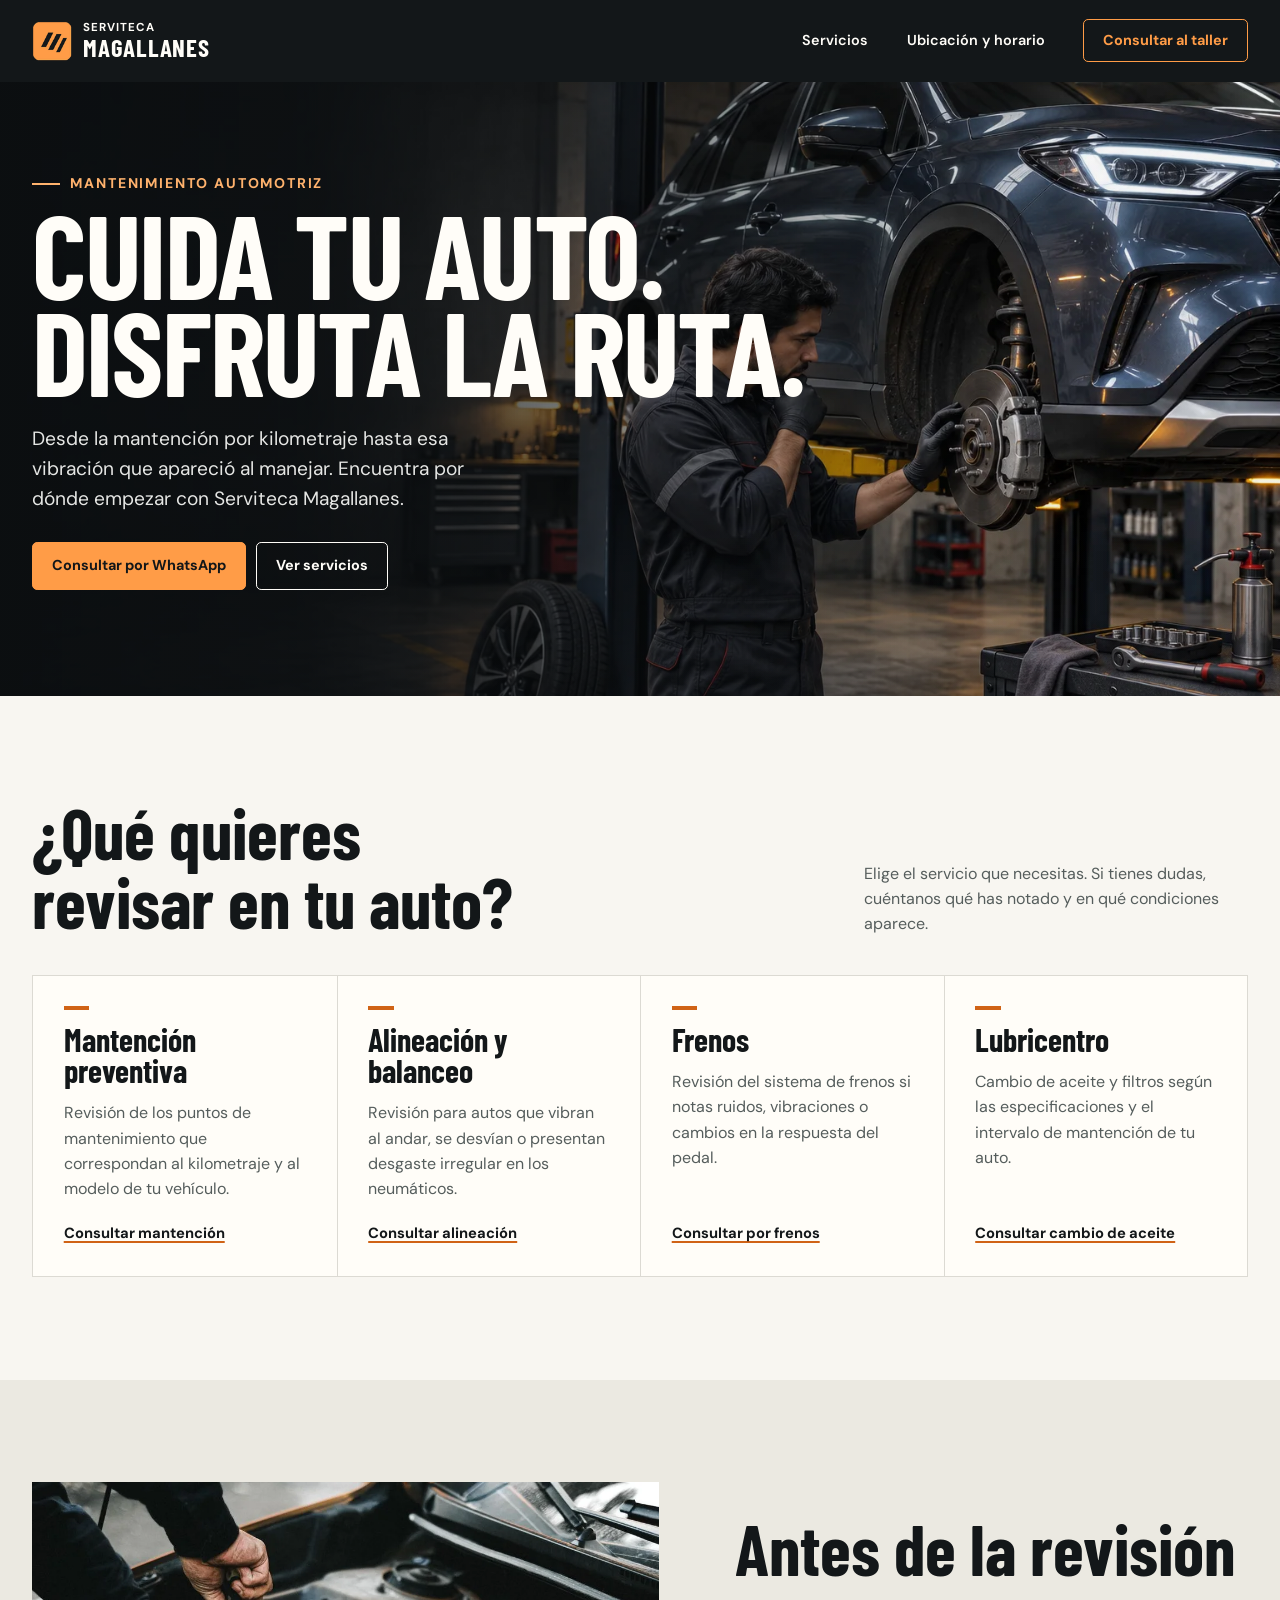
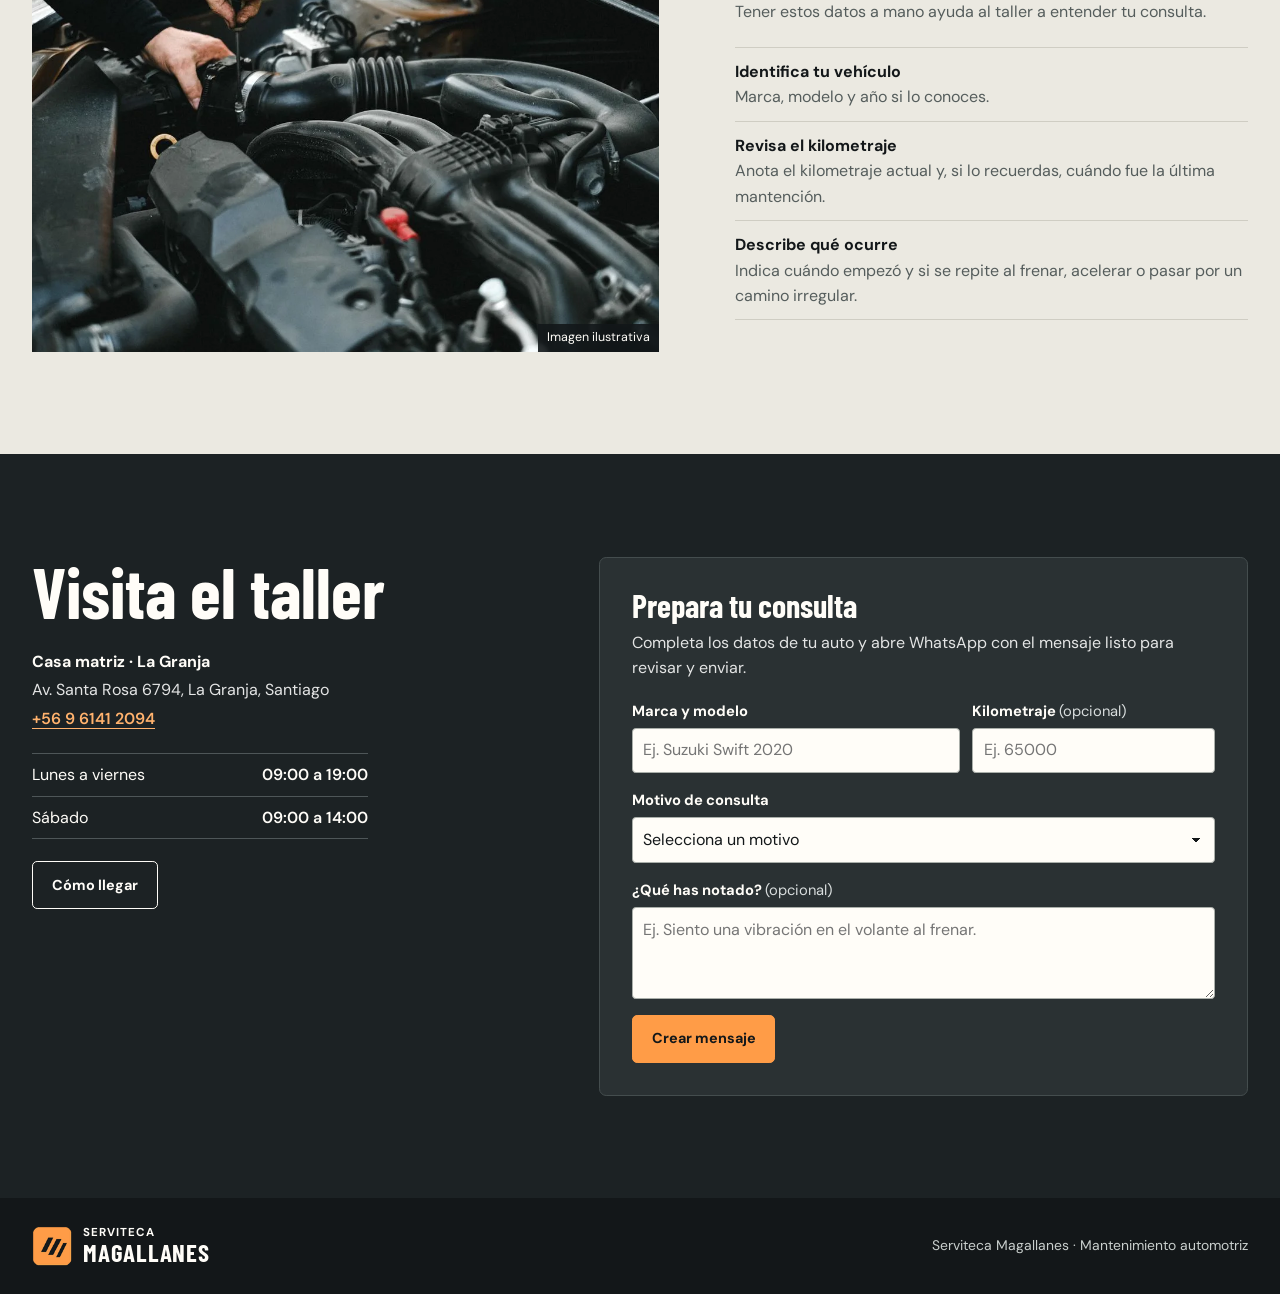
==== serviteca-magallanes/index.html @ 5bad8e7e "Add two independent Spanish business websites" ====
<!doctype html>
<html lang="es-CL">
<head>
  <meta charset="utf-8">
  <meta name="viewport" content="width=device-width, initial-scale=1">
  <meta name="robots" content="noindex, nofollow">
  <meta name="theme-color" content="#121517">
  <meta name="description" content="Serviteca Magallanes. Conoce los motivos de consulta de mantenimiento automotriz y prepara los datos de tu vehículo para una revisión.">
  <title>Serviteca Magallanes | Mantenimiento automotriz</title>
  <link rel="icon" href="assets/mark.png" type="image/png">
  <link rel="preload" href="assets/barlow-condensed-bold.woff2" as="font" type="font/woff2" crossorigin>
  <link rel="stylesheet" href="styles.css">
  <script src="site.js" defer></script>
</head>
<body>
  <a class="skip-link" href="#contenido">Saltar al contenido</a>
  <header class="site-header" id="inicio">
    <div class="wrap header-content">
      <a class="brand" href="#inicio" aria-label="Serviteca Magallanes, inicio">
        <img src="assets/mark.png" alt="" width="40" height="40">
        <span>Serviteca<strong>Magallanes</strong></span>
      </a>
      <nav class="site-nav" aria-label="Navegación principal">
        <a href="#servicios">Servicios</a>
        <a href="#solicitud">Ubicación y horario</a>
        <a class="button button-outline" href="#solicitud">Consultar al taller</a>
      </nav>
    </div>
  </header>
  <main id="contenido">
    <section class="hero" aria-labelledby="titulo">
      <img class="hero-photo" src="assets/taller-hero.webp" alt="" fetchpriority="high">
      <div class="wrap hero-content">
        <p class="eyebrow">Mantenimiento automotriz</p>
        <h1 id="titulo">Cuida tu auto.<br>Disfruta la ruta.</h1>
        <p class="hero-description">Desde la mantención por kilometraje hasta esa vibración que apareció al manejar. Encuentra por dónde empezar con Serviteca Magallanes.</p>
        <div class="hero-actions">
          <a class="button button-primary" href="https://wa.me/56961412094" target="_blank" rel="noopener noreferrer">Consultar por WhatsApp</a>
          <a class="button button-outline" href="#servicios">Ver servicios</a>
        </div>
      </div>
    </section>

    <section class="section section-services" id="servicios" aria-labelledby="servicios-titulo">
      <div class="wrap">
        <div class="section-intro">
          <h2 id="servicios-titulo">¿Qué quieres<br>revisar en tu auto?</h2>
          <p>Elige el servicio que necesitas. Si tienes dudas, cuéntanos qué has notado y en qué condiciones aparece.</p>
        </div>
        <div class="service-grid">
          <article class="service-card">
            <h3>Mantención preventiva</h3>
            <p>Revisión de los puntos de mantenimiento que correspondan al kilometraje y al modelo de tu vehículo.</p>
            <a href="#solicitud" data-service="preventivo">Consultar mantención</a>
          </article>
          <article class="service-card">
            <h3>Alineación y balanceo</h3>
            <p>Revisión para autos que vibran al andar, se desvían o presentan desgaste irregular en los neumáticos.</p>
            <a href="#solicitud" data-service="alineacion">Consultar alineación</a>
          </article>
          <article class="service-card">
            <h3>Frenos</h3>
            <p>Revisión del sistema de frenos si notas ruidos, vibraciones o cambios en la respuesta del pedal.</p>
            <a href="#solicitud" data-service="frenos">Consultar por frenos</a>
          </article>
          <article class="service-card">
            <h3>Lubricentro</h3>
            <p>Cambio de aceite y filtros según las especificaciones y el intervalo de mantención de tu auto.</p>
            <a href="#solicitud" data-service="lubricentro">Consultar cambio de aceite</a>
          </article>
        </div>
      </div>
    </section>

    <section class="section section-review" id="revision" aria-labelledby="revision-titulo">
      <div class="wrap review-grid">
        <figure class="review-photo">
          <img src="assets/mantenimiento.webp" alt="Manos de un mecánico inspeccionando el motor de un auto" width="1200" height="800" loading="lazy">
          <figcaption>Imagen ilustrativa</figcaption>
        </figure>
        <div class="review-copy">
          <h2 id="revision-titulo">Antes de la revisión</h2>
          <p>Tener estos datos a mano ayuda al taller a entender tu consulta.</p>
          <ul class="review-list">
            <li><strong>Identifica tu vehículo</strong><span>Marca, modelo y año si lo conoces.</span></li>
            <li><strong>Revisa el kilometraje</strong><span>Anota el kilometraje actual y, si lo recuerdas, cuándo fue la última mantención.</span></li>
            <li><strong>Describe qué ocurre</strong><span>Indica cuándo empezó y si se repite al frenar, acelerar o pasar por un camino irregular.</span></li>
          </ul>
        </div>
      </div>
    </section>

    <section class="section section-request" id="solicitud" aria-labelledby="solicitud-titulo">
      <div class="wrap request-grid">
        <div class="request-intro">
          <h2 id="solicitud-titulo">Visita el taller</h2>
          <address>
            <strong>Casa matriz · La Granja</strong>
            <span>Av. Santa Rosa 6794, La Granja, Santiago</span>
            <a href="https://wa.me/56961412094" target="_blank" rel="noopener noreferrer">+56 9 6141 2094</a>
          </address>
          <dl class="hours">
            <div><dt>Lunes a viernes</dt><dd>09:00 a 19:00</dd></div>
            <div><dt>Sábado</dt><dd>09:00 a 14:00</dd></div>
          </dl>
          <a class="button button-outline" href="https://www.google.com/maps/dir/?api=1&amp;destination=Av.+Santa+Rosa+6794%2C+La+Granja%2C+Santiago%2C+Chile" target="_blank" rel="noopener noreferrer">Cómo llegar</a>
        </div>
        <div class="request-panel">
          <h3>Prepara tu consulta</h3>
          <p>Completa los datos de tu auto y abre WhatsApp con el mensaje listo para revisar y enviar.</p>
          <noscript><p>También puedes <a href="https://wa.me/56961412094">escribir al taller por WhatsApp</a>.</p></noscript>
          <form id="request-form" hidden>
            <div class="field-row">
              <div class="field">
                <label for="vehicle">Marca y modelo</label>
                <input id="vehicle" name="vehicle" required maxlength="100" placeholder="Ej. Suzuki Swift 2020">
              </div>
              <div class="field">
                <label for="mileage">Kilometraje <span>(opcional)</span></label>
                <input id="mileage" name="mileage" type="number" min="0" max="9999999" step="1" inputmode="numeric" placeholder="Ej. 65000">
              </div>
            </div>
            <div class="field">
              <label for="service">Motivo de consulta</label>
              <select id="service" name="service" required>
                <option value="">Selecciona un motivo</option>
                <option value="preventivo">Mantención preventiva</option>
                <option value="alineacion">Alineación y balanceo</option>
                <option value="frenos">Frenos</option>
                <option value="lubricentro">Lubricentro</option>
                <option value="revision">Otra consulta</option>
              </select>
            </div>
            <div class="field">
              <label for="notes">¿Qué has notado? <span>(opcional)</span></label>
              <textarea id="notes" name="notes" rows="3" maxlength="800" placeholder="Ej. Siento una vibración en el volante al frenar."></textarea>
            </div>
            <button class="button button-primary" type="submit">Crear mensaje</button>
          </form>
          <div class="request-result" id="request-result" hidden>
            <h3 id="result-title" tabindex="-1">Tu mensaje está listo</h3>
            <label for="message">Consulta para el taller</label>
            <textarea id="message" rows="7" readonly></textarea>
            <div class="result-actions">
              <a class="button button-primary" id="whatsapp-link" href="https://wa.me/56961412094" target="_blank" rel="noopener noreferrer">Abrir en WhatsApp</a>
              <button class="button button-outline" id="copy-button" type="button">Copiar mensaje</button>
            </div>
            <p id="result-status" class="result-status" role="status"></p>
          </div>
        </div>
      </div>
    </section>
  </main>
  <footer class="site-footer">
    <div class="wrap footer-content">
      <a class="brand" href="#inicio" aria-label="Serviteca Magallanes, inicio">
        <img src="assets/mark.png" alt="" width="40" height="40">
        <span>Serviteca<strong>Magallanes</strong></span>
      </a>
      <p>Serviteca Magallanes · Mantenimiento automotriz</p>
    </div>
  </footer>
</body>
</html>
---- serviteca-magallanes/styles.css ----
@font-face {
  font-family: 'Barlow Condensed';
  src: url('assets/barlow-condensed-bold.woff2') format('woff2');
  font-display: swap;
  font-weight: 700;
}

@font-face {
  font-family: 'DM Sans';
  src: url('assets/dm-sans.woff2') format('woff2');
  font-display: swap;
  font-weight: 400 700;
}

:root {
  --ink: #131719;
  --dark: #1c2224;
  --paper: #f8f6f1;
  --white: #fffdf8;
  --orange: #ff9c47;
  --orange-light: #ffb26d;
  --muted: #555d5c;
  --stroke: #dcdad3;
  --display: 'Barlow Condensed', 'Arial Narrow', sans-serif;
  --body: 'DM Sans', system-ui, sans-serif;
}

* { box-sizing: border-box; }
html { scroll-behavior: smooth; }
body { margin: 0; color: var(--ink); background: var(--paper); font-family: var(--body); line-height: 1.58; }
img { display: block; max-width: 100%; }
a { color: inherit; text-underline-offset: 0.23em; }
h1, h2, h3, p, figure { margin: 0; }
h1, h2, h3 { font-family: var(--display); font-weight: 700; line-height: 0.98; }
h2 { font-size: clamp(2.8rem, 5.5vw, 4.6rem); }
h3 { font-size: 2rem; }
:focus-visible { outline: 3px solid #c15815; outline-offset: 4px; }
[hidden] { display: none !important; }

.wrap { width: min(100% - 4rem, 77rem); margin-inline: auto; }
.section { padding-block: clamp(4.5rem, 8vw, 7rem); }
.skip-link { position: absolute; top: 1rem; left: 1rem; z-index: 5; transform: translateY(-180%); background: var(--white); padding: 0.5rem 0.75rem; }
.skip-link:focus { transform: translateY(0); }

.site-header, .site-footer { background: var(--ink); color: var(--white); }
.header-content, .footer-content { display: flex; justify-content: space-between; align-items: center; min-height: 5.1rem; gap: 1rem; }
.brand { display: inline-flex; align-items: center; gap: 0.7rem; width: fit-content; text-decoration: none; text-transform: uppercase; letter-spacing: 0.08em; font-size: 0.72rem; line-height: 1.08; font-weight: 700; }
.brand img { flex: none; }
.brand strong { display: block; font: 700 1.55rem/1 var(--display); letter-spacing: 0.03em; }
.site-nav { display: flex; align-items: center; gap: clamp(1.1rem, 3vw, 2.5rem); font-size: 0.9rem; font-weight: 600; }
.site-nav a:not(.button) { text-decoration: none; }
.site-nav a:not(.button):hover { color: var(--orange); }

.button { display: inline-flex; align-items: center; justify-content: center; min-height: 3rem; padding: 0.68rem 1.18rem; border: 1px solid transparent; border-radius: 0.32rem; font: 700 0.9rem/1.35 var(--body); cursor: pointer; text-decoration: none; text-align: center; transition: background-color 150ms ease, color 150ms ease, border-color 150ms ease; }
.button-primary { background: var(--orange); color: var(--ink); border-color: var(--orange); }
.button-primary:hover { background: var(--orange-light); border-color: var(--orange-light); }
.button-outline { color: inherit; background: transparent; border-color: currentColor; }
.button-outline:hover { color: var(--ink); background: var(--white); border-color: var(--white); }
.site-nav .button { min-height: 2.68rem; border-color: var(--orange); color: var(--orange); }
.site-nav .button:hover { color: var(--ink); background: var(--orange); }
.site-header :focus-visible, .site-footer :focus-visible, .hero :focus-visible, .section-request :focus-visible { outline-color: var(--orange); }

.hero { display: grid; align-items: center; position: relative; min-height: clamp(34rem, 48vw, 43rem); isolation: isolate; color: var(--white); background: var(--ink); overflow: hidden; }
.hero-photo { position: absolute; inset: 0; width: 100%; height: 100%; object-fit: cover; object-position: 70% 49%; z-index: -2; }
.hero::after { content: ''; position: absolute; z-index: -1; inset: 0; background: linear-gradient(90deg, rgba(10, 13, 15, 0.95) 1%, rgba(10, 13, 15, 0.89) 24%, rgba(10, 13, 15, 0.48) 50%, rgba(10, 13, 15, 0.04) 84%), linear-gradient(0deg, rgba(10, 13, 15, 0.22), transparent 30%); }
.hero-content { padding-block: 3.5rem 4.45rem; }
.eyebrow { display: flex; align-items: center; gap: 0.65rem; color: var(--orange-light); text-transform: uppercase; font-size: 0.88rem; font-weight: 700; letter-spacing: 0.13em; }
.eyebrow::before { content: ''; height: 0.13rem; width: 1.75rem; background: currentColor; }
.hero h1 { margin-top: 0.65rem; font-size: clamp(4.2rem, 9.2vw, 8.9rem); line-height: 0.82; text-transform: uppercase; letter-spacing: -0.015em; }
.hero-description { max-width: 28rem; color: #e5e6e4; margin-top: 1.6rem; font-size: clamp(1rem, 1.7vw, 1.2rem); }
.hero-actions { display: flex; flex-wrap: wrap; gap: 0.65rem; margin-top: 1.7rem; }

.section-intro { display: flex; justify-content: space-between; align-items: end; gap: 1.4rem 4rem; margin-bottom: 2.4rem; }
.section-intro > p { max-width: 24rem; color: var(--muted); }
.service-grid { display: grid; grid-template-columns: repeat(4, minmax(0, 1fr)); border: 1px solid var(--stroke); background: var(--white); }
.service-card { display: flex; flex-direction: column; align-items: start; gap: 0.85rem; padding: clamp(1.2rem, 2.4vw, 2rem); }
.service-card + .service-card { border-left: 1px solid var(--stroke); }
.service-card h3::before { display: block; content: ''; width: 1.6rem; height: 0.25rem; margin-bottom: 0.85rem; background: #d06316; }
.service-card p { color: var(--muted); }
.service-card a { margin-top: auto; padding-top: 0.45rem; font-size: 0.92rem; font-weight: 700; text-decoration-color: #d06316; text-decoration-thickness: 0.11em; }
.service-card a:hover { color: #963d08; }

.section-review { background: #ebe9e1; }
.review-grid { display: grid; grid-template-columns: 1.1fr 0.9fr; align-items: center; gap: clamp(1.75rem, 6vw, 6rem); }
.review-photo { position: relative; }
.review-photo img { width: 100%; height: auto; aspect-ratio: 4 / 3; object-fit: cover; }
.review-photo figcaption { position: absolute; inset: auto 0 0 auto; background: rgba(19, 23, 25, 0.89); color: var(--white); padding: 0.24rem 0.55rem; font-size: 0.78rem; }
.review-copy > p { margin-top: 1rem; color: var(--muted); }
.review-list { display: grid; margin-block: 1.45rem 0; padding: 0; list-style: none; }
.review-list li { border-top: 1px solid #cfcdc3; padding-block: 0.7rem; display: grid; }
.review-list li:last-child { border-bottom: 1px solid #cfcdc3; }
.review-list span { color: var(--muted); }

.section-request { color: var(--white); background: var(--dark); }
.request-grid { display: grid; grid-template-columns: minmax(0, 0.86fr) minmax(0, 1.14fr); gap: clamp(1.6rem, 6vw, 6rem); align-items: start; }
.request-intro address { display: grid; gap: 0.2rem; font-style: normal; margin-top: 1.45rem; color: #e4e5e5; }
.request-intro address strong { color: var(--white); }
.request-intro address a { width: fit-content; color: var(--orange-light); font-weight: 600; }
.hours { margin-block: 1.4rem; max-width: 21rem; border-top: 1px solid #4e5658; }
.hours div { display: flex; flex-wrap: wrap; justify-content: space-between; gap: 0 0.65rem; padding-block: 0.5rem; border-bottom: 1px solid #4e5658; }
.hours dd { margin: 0; font-weight: 600; }
.request-panel { background: #2a3133; border: 1px solid #444d4e; border-radius: 0.45rem; padding: clamp(1.25rem, 3vw, 2rem); }
.request-panel > p { margin-block: 0.55rem 1.2rem; color: #e4e5e5; }
.request-panel noscript p { margin-bottom: 0.75rem; color: var(--orange-light); }
#request-form, .field { display: grid; }
#request-form { gap: 1rem; }
.field { min-width: 0; gap: 0.3rem; }
.field-row { display: grid; grid-template-columns: 1.15fr 0.85fr; gap: 0.75rem; }
.request-panel label { font-size: 0.92rem; font-weight: 700; }
.request-panel label span { font-weight: 400; color: #d8dddd; }
.request-panel input, .request-panel select, .request-panel textarea { color: var(--ink); background: var(--white); border: 1px solid #aaafaa; border-radius: 0.24rem; font: 400 1rem/1.4 var(--body); width: 100%; padding: 0.67rem; }
.request-panel select { appearance: none; padding-right: 2.25rem; background-image: linear-gradient(45deg, transparent 50%, var(--ink) 50%), linear-gradient(135deg, var(--ink) 50%, transparent 50%); background-position: calc(100% - 1.1rem) 1.21rem, calc(100% - 0.8rem) 1.21rem; background-size: 0.3rem 0.3rem; background-repeat: no-repeat; }
.request-panel textarea { resize: vertical; min-height: 5.7rem; }
#request-form .button { justify-self: start; }
.request-result { margin-top: 1.5rem; border-top: 1px solid #566062; padding-top: 1.35rem; display: grid; gap: 0.65rem; }
.result-actions { display: flex; flex-wrap: wrap; gap: 0.5rem; }
.result-status { color: #e4e5e5; }

.footer-content { min-height: 6rem; }
.footer-content p { color: #c9cfcd; font-size: 0.87rem; }

@media (max-width: 910px) {
  .service-grid { grid-template-columns: repeat(2, minmax(0, 1fr)); }
  .service-card:nth-child(3) { border-left: none; }
  .service-card:nth-child(n+3) { border-top: 1px solid var(--stroke); }
  .field-row { grid-template-columns: 1fr; }
}

@media (max-width: 670px) {
  .wrap { width: calc(100% - 2rem); }
  .site-nav a:not(.button) { display: none; }
  .hero { align-items: end; min-height: 38rem; }
  .hero-photo { height: 70%; object-position: 81% 50%; }
  .hero::after { background: linear-gradient(0deg, #0c1012 28%, rgba(12, 16, 18, 0.96) 37%, rgba(12, 16, 18, 0.37) 67%, rgba(12, 16, 18, 0.02) 100%); }
  .hero h1 { font-size: clamp(3.55rem, 11.6vw, 5.2rem); }
  .hero-content { padding-block: 10rem 2.7rem; }
  .section-intro { display: grid; }
  .section-intro h2 br { display: none; }
  .review-grid, .request-grid { grid-template-columns: 1fr; }
  .review-photo { grid-row: 2; }
  .review-photo img { aspect-ratio: 16 / 10; }
  .footer-content { flex-wrap: wrap; gap: 0.65rem; padding-block: 1rem; }
}

@media (max-width: 420px) {
  .service-grid { grid-template-columns: 1fr; }
  .service-card + .service-card { border-left: none; border-top: 1px solid var(--stroke); }
}

@media (prefers-reduced-motion: reduce) {
  html { scroll-behavior: auto; }
  .button { transition: none; }
}
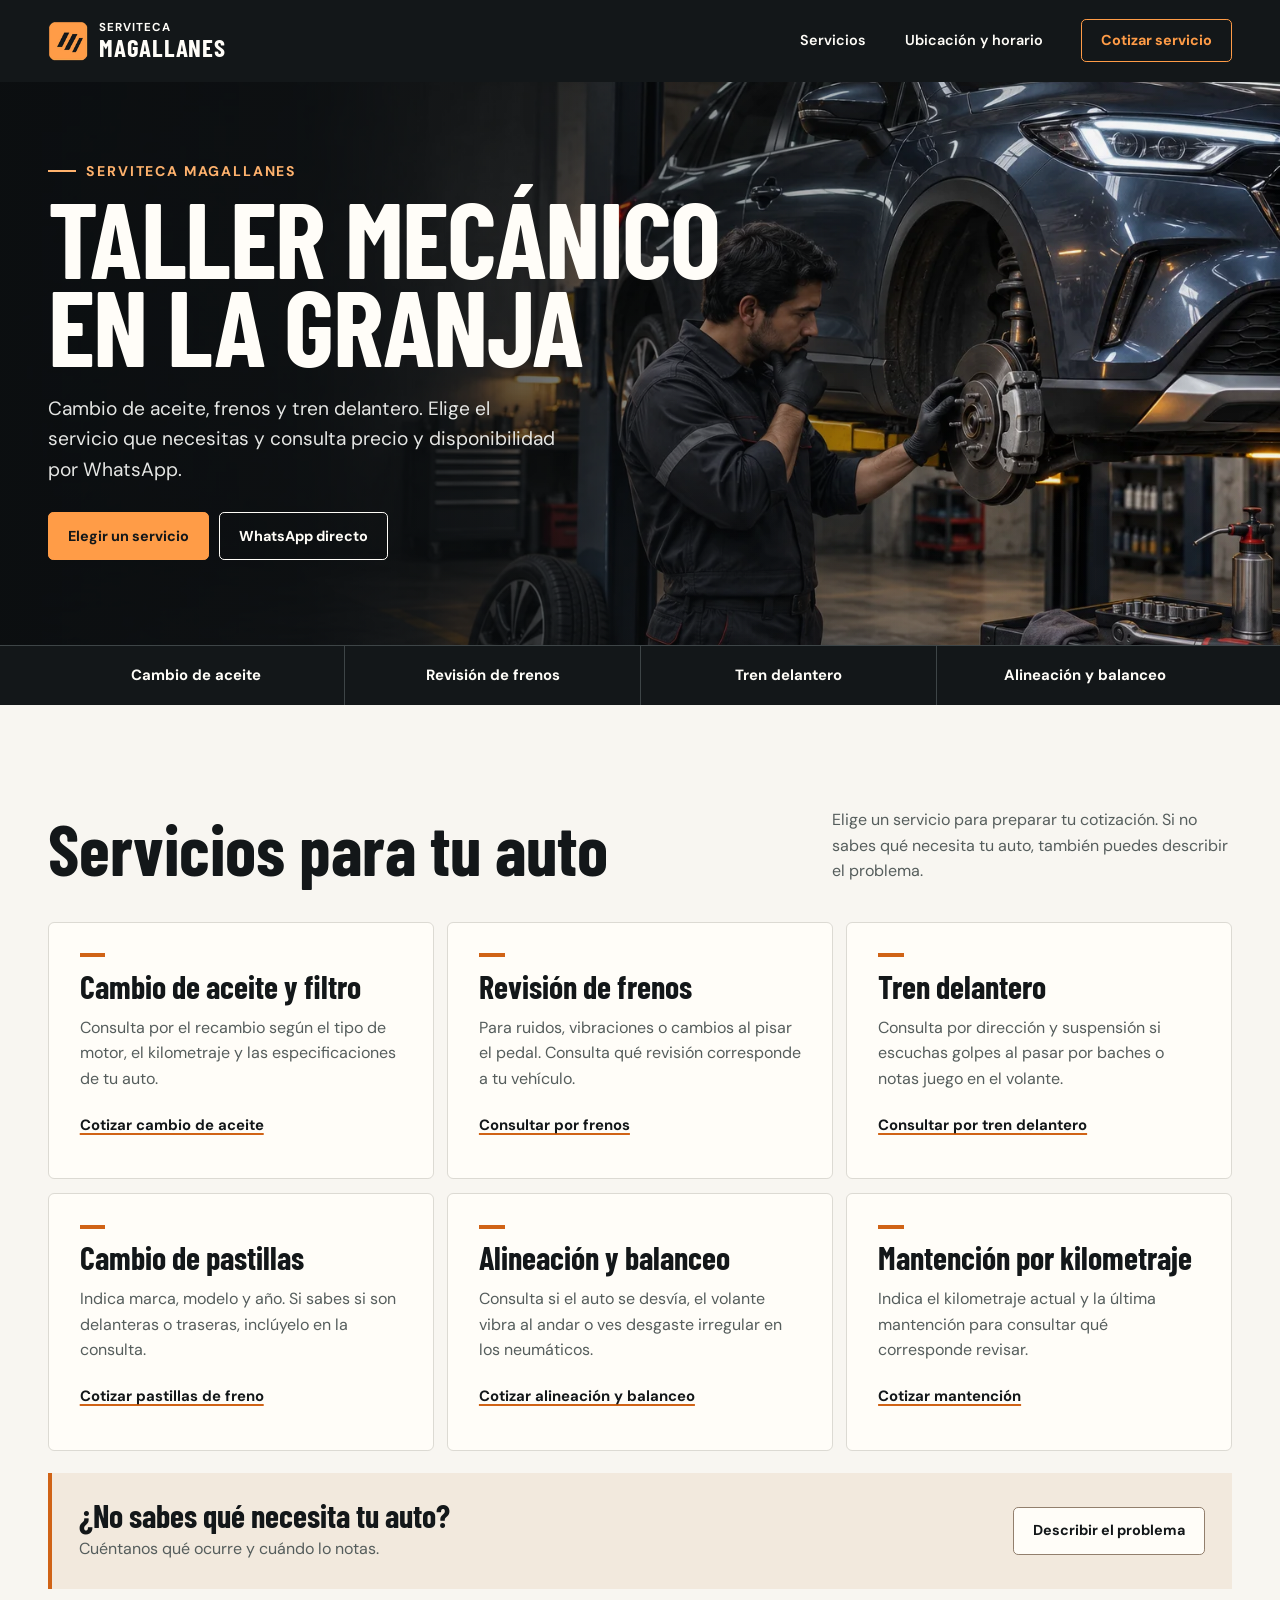
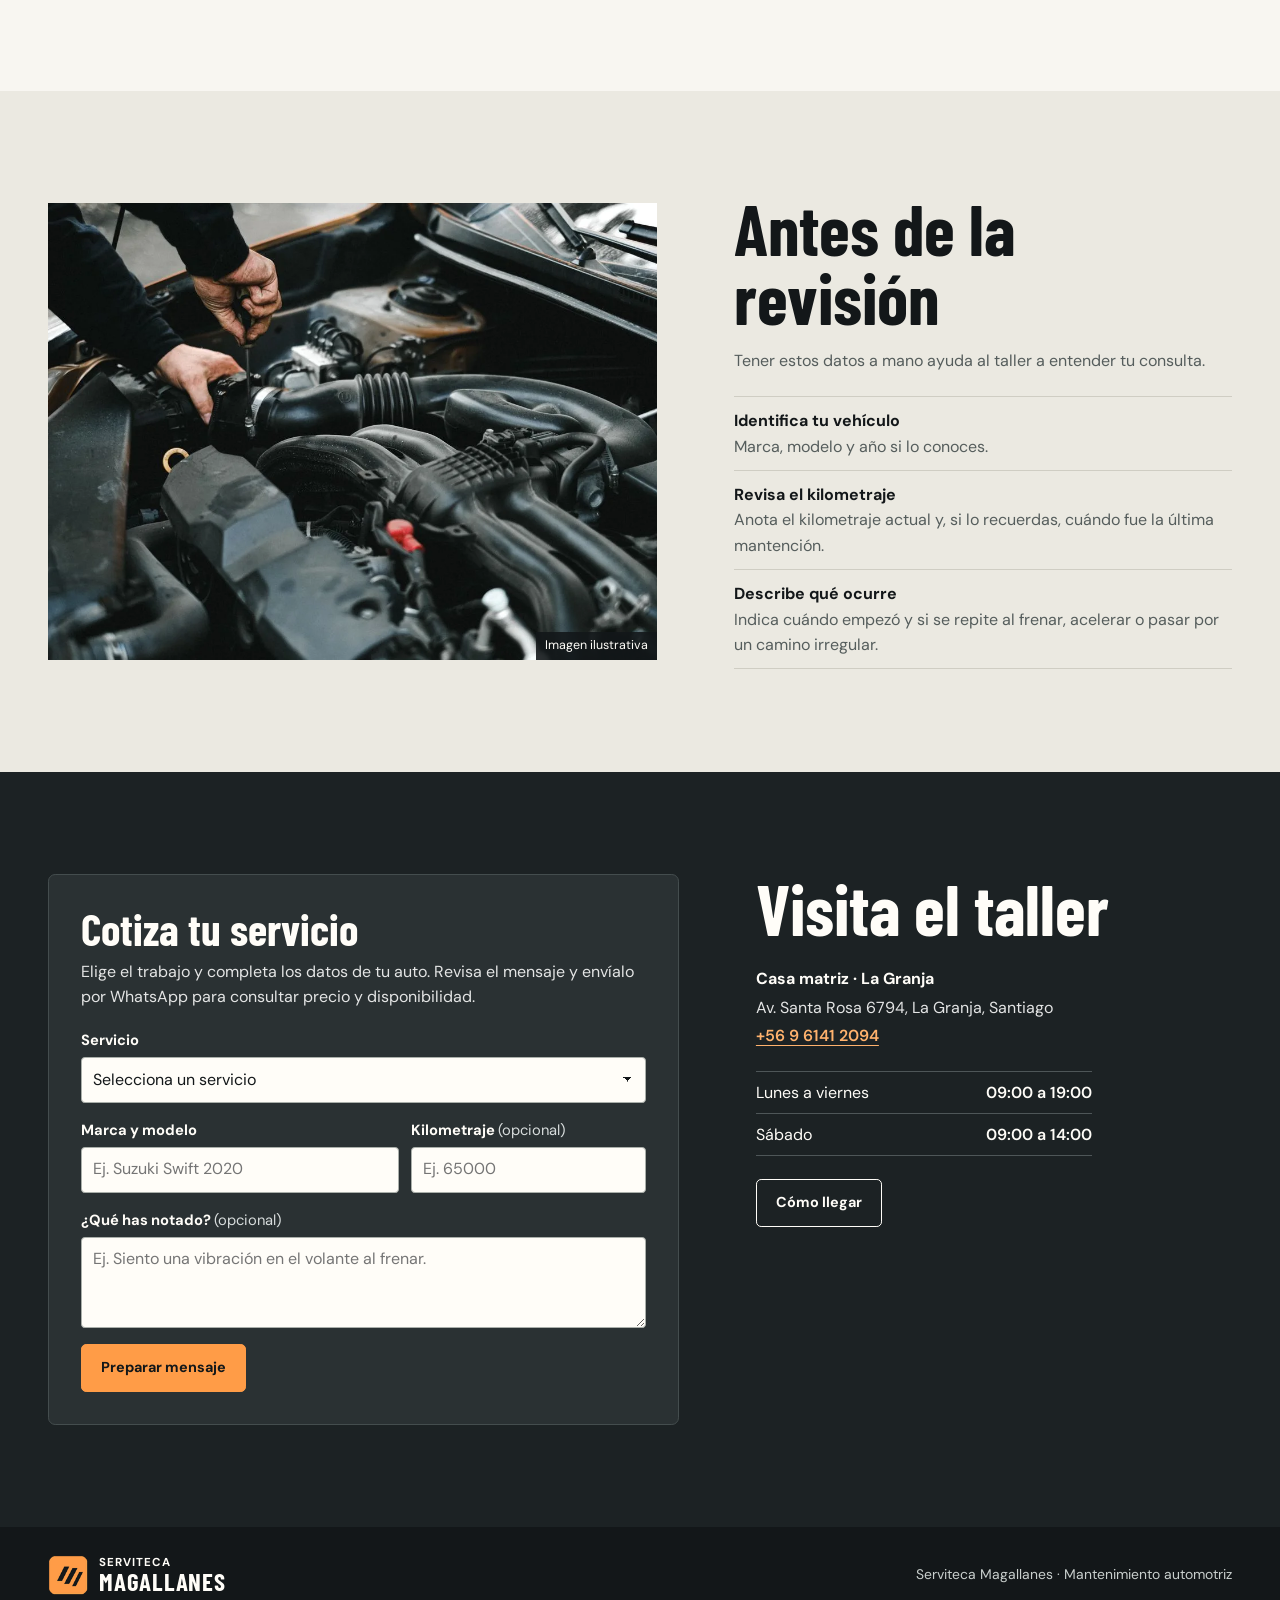
==== commit 08eb4aee: "Expand service catalogs and add live industrial automation news" ====
--- a/serviteca-magallanes/index.html
+++ b/serviteca-magallanes/index.html
@@ -5,8 +5,8 @@
   <meta name="viewport" content="width=device-width, initial-scale=1">
   <meta name="robots" content="noindex, nofollow">
   <meta name="theme-color" content="#121517">
-  <meta name="description" content="Serviteca Magallanes. Conoce los motivos de consulta de mantenimiento automotriz y prepara los datos de tu vehículo para una revisión.">
-  <title>Serviteca Magallanes | Mantenimiento automotriz</title>
+  <meta name="description" content="Taller mecánico en La Granja, Santiago. Cambio de aceite, frenos, pastillas, tren delantero, alineación y mantención por kilometraje. Cotiza por WhatsApp.">
+  <title>Serviteca Magallanes | Taller mecánico en La Granja</title>
   <link rel="icon" href="assets/mark.png" type="image/png">
   <link rel="preload" href="assets/barlow-condensed-bold.woff2" as="font" type="font/woff2" crossorigin>
   <link rel="stylesheet" href="styles.css">
@@ -22,8 +22,8 @@
       </a>
       <nav class="site-nav" aria-label="Navegación principal">
         <a href="#servicios">Servicios</a>
-        <a href="#solicitud">Ubicación y horario</a>
-        <a class="button button-outline" href="#solicitud">Consultar al taller</a>
+        <a href="#contacto">Ubicación y horario</a>
+        <a class="button button-outline" href="#cotizar">Cotizar servicio</a>
       </nav>
     </div>
   </header>
@@ -31,43 +31,69 @@
     <section class="hero" aria-labelledby="titulo">
       <img class="hero-photo" src="assets/taller-hero.webp" alt="" fetchpriority="high">
       <div class="wrap hero-content">
-        <p class="eyebrow">Mantenimiento automotriz</p>
-        <h1 id="titulo">Cuida tu auto.<br>Disfruta la ruta.</h1>
-        <p class="hero-description">Desde la mantención por kilometraje hasta esa vibración que apareció al manejar. Encuentra por dónde empezar con Serviteca Magallanes.</p>
+        <p class="eyebrow">Serviteca Magallanes</p>
+        <h1 id="titulo">Taller mecánico<br>en La Granja</h1>
+        <p class="hero-description">Cambio de aceite, frenos y tren delantero. Elige el servicio que necesitas y consulta precio y disponibilidad por WhatsApp.</p>
         <div class="hero-actions">
-          <a class="button button-primary" href="https://wa.me/56961412094" target="_blank" rel="noopener noreferrer">Consultar por WhatsApp</a>
-          <a class="button button-outline" href="#servicios">Ver servicios</a>
+          <a class="button button-primary" href="#servicios">Elegir un servicio</a>
+          <a class="button button-outline" href="https://wa.me/56961412094" target="_blank" rel="noopener noreferrer">WhatsApp directo</a>
         </div>
       </div>
     </section>
 
+    <nav class="service-shortcuts" aria-label="Accesos a servicios del taller">
+      <div class="wrap shortcut-links">
+        <a href="#aceite">Cambio de aceite</a>
+        <a href="#frenos">Revisión de frenos</a>
+        <a href="#tren-delantero">Tren delantero</a>
+        <a href="#alineacion">Alineación y balanceo</a>
+      </div>
+    </nav>
+
     <section class="section section-services" id="servicios" aria-labelledby="servicios-titulo">
       <div class="wrap">
         <div class="section-intro">
-          <h2 id="servicios-titulo">¿Qué quieres<br>revisar en tu auto?</h2>
-          <p>Elige el servicio que necesitas. Si tienes dudas, cuéntanos qué has notado y en qué condiciones aparece.</p>
+          <h2 id="servicios-titulo">Servicios para tu auto</h2>
+          <p>Elige un servicio para preparar tu cotización. Si no sabes qué necesita tu auto, también puedes describir el problema.</p>
         </div>
         <div class="service-grid">
-          <article class="service-card">
-            <h3>Mantención preventiva</h3>
-            <p>Revisión de los puntos de mantenimiento que correspondan al kilometraje y al modelo de tu vehículo.</p>
-            <a href="#solicitud" data-service="preventivo">Consultar mantención</a>
+          <article class="service-card" id="aceite">
+            <h3>Cambio de aceite y filtro</h3>
+            <p>Consulta por el recambio según el tipo de motor, el kilometraje y las especificaciones de tu auto.</p>
+            <a href="#cotizar" data-service="aceite">Cotizar cambio de aceite</a>
           </article>
-          <article class="service-card">
+          <article class="service-card" id="frenos">
+            <h3>Revisión de frenos</h3>
+            <p>Para ruidos, vibraciones o cambios al pisar el pedal. Consulta qué revisión corresponde a tu vehículo.</p>
+            <a href="#cotizar" data-service="frenos">Consultar por frenos</a>
+          </article>
+          <article class="service-card" id="tren-delantero">
+            <h3>Tren delantero</h3>
+            <p>Consulta por dirección y suspensión si escuchas golpes al pasar por baches o notas juego en el volante.</p>
+            <a href="#cotizar" data-service="tren-delantero">Consultar por tren delantero</a>
+          </article>
+          <article class="service-card" id="pastillas">
+            <h3>Cambio de pastillas</h3>
+            <p>Indica marca, modelo y año. Si sabes si son delanteras o traseras, inclúyelo en la consulta.</p>
+            <a href="#cotizar" data-service="pastillas">Cotizar pastillas de freno</a>
+          </article>
+          <article class="service-card" id="alineacion">
             <h3>Alineación y balanceo</h3>
-            <p>Revisión para autos que vibran al andar, se desvían o presentan desgaste irregular en los neumáticos.</p>
-            <a href="#solicitud" data-service="alineacion">Consultar alineación</a>
+            <p>Consulta si el auto se desvía, el volante vibra al andar o ves desgaste irregular en los neumáticos.</p>
+            <a href="#cotizar" data-service="alineacion">Cotizar alineación y balanceo</a>
           </article>
-          <article class="service-card">
-            <h3>Frenos</h3>
-            <p>Revisión del sistema de frenos si notas ruidos, vibraciones o cambios en la respuesta del pedal.</p>
-            <a href="#solicitud" data-service="frenos">Consultar por frenos</a>
+          <article class="service-card" id="mantencion">
+            <h3>Mantención por kilometraje</h3>
+            <p>Indica el kilometraje actual y la última mantención para consultar qué corresponde revisar.</p>
+            <a href="#cotizar" data-service="preventivo">Cotizar mantención</a>
           </article>
-          <article class="service-card">
-            <h3>Lubricentro</h3>
-            <p>Cambio de aceite y filtros según las especificaciones y el intervalo de mantención de tu auto.</p>
-            <a href="#solicitud" data-service="lubricentro">Consultar cambio de aceite</a>
-          </article>
+        </div>
+        <div class="service-help">
+          <div>
+            <h3>¿No sabes qué necesita tu auto?</h3>
+            <p>Cuéntanos qué ocurre y cuándo lo notas.</p>
+          </div>
+          <a class="button" href="#cotizar" data-service="revision">Describir el problema</a>
         </div>
       </div>
     </section>
@@ -90,26 +116,26 @@
       </div>
     </section>
 
-    <section class="section section-request" id="solicitud" aria-labelledby="solicitud-titulo">
+    <section class="section section-request" aria-label="Cotización y ubicación del taller">
       <div class="wrap request-grid">
-        <div class="request-intro">
-          <h2 id="solicitud-titulo">Visita el taller</h2>
-          <address>
-            <strong>Casa matriz · La Granja</strong>
-            <span>Av. Santa Rosa 6794, La Granja, Santiago</span>
-            <a href="https://wa.me/56961412094" target="_blank" rel="noopener noreferrer">+56 9 6141 2094</a>
-          </address>
-          <dl class="hours">
-            <div><dt>Lunes a viernes</dt><dd>09:00 a 19:00</dd></div>
-            <div><dt>Sábado</dt><dd>09:00 a 14:00</dd></div>
-          </dl>
-          <a class="button button-outline" href="https://www.google.com/maps/dir/?api=1&amp;destination=Av.+Santa+Rosa+6794%2C+La+Granja%2C+Santiago%2C+Chile" target="_blank" rel="noopener noreferrer">Cómo llegar</a>
-        </div>
-        <div class="request-panel">
-          <h3>Prepara tu consulta</h3>
-          <p>Completa los datos de tu auto y abre WhatsApp con el mensaje listo para revisar y enviar.</p>
+        <div class="request-panel" id="cotizar" tabindex="-1">
+          <h2 class="panel-title">Cotiza tu servicio</h2>
+          <p>Elige el trabajo y completa los datos de tu auto. Revisa el mensaje y envíalo por WhatsApp para consultar precio y disponibilidad.</p>
           <noscript><p>También puedes <a href="https://wa.me/56961412094">escribir al taller por WhatsApp</a>.</p></noscript>
           <form id="request-form" hidden>
+            <div class="field">
+              <label for="service">Servicio</label>
+              <select id="service" name="service" required>
+                <option value="">Selecciona un servicio</option>
+                <option value="aceite">Cambio de aceite y filtro</option>
+                <option value="frenos">Revisión de frenos</option>
+                <option value="tren-delantero">Tren delantero</option>
+                <option value="pastillas">Cambio de pastillas</option>
+                <option value="alineacion">Alineación y balanceo</option>
+                <option value="preventivo">Mantención por kilometraje</option>
+                <option value="revision">Quiero describir el problema</option>
+              </select>
+            </div>
             <div class="field-row">
               <div class="field">
                 <label for="vehicle">Marca y modelo</label>
@@ -121,21 +147,10 @@
               </div>
             </div>
             <div class="field">
-              <label for="service">Motivo de consulta</label>
-              <select id="service" name="service" required>
-                <option value="">Selecciona un motivo</option>
-                <option value="preventivo">Mantención preventiva</option>
-                <option value="alineacion">Alineación y balanceo</option>
-                <option value="frenos">Frenos</option>
-                <option value="lubricentro">Lubricentro</option>
-                <option value="revision">Otra consulta</option>
-              </select>
-            </div>
-            <div class="field">
               <label for="notes">¿Qué has notado? <span>(opcional)</span></label>
               <textarea id="notes" name="notes" rows="3" maxlength="800" placeholder="Ej. Siento una vibración en el volante al frenar."></textarea>
             </div>
-            <button class="button button-primary" type="submit">Crear mensaje</button>
+            <button class="button button-primary" type="submit">Preparar mensaje</button>
           </form>
           <div class="request-result" id="request-result" hidden>
             <h3 id="result-title" tabindex="-1">Tu mensaje está listo</h3>
@@ -147,6 +162,19 @@
             </div>
             <p id="result-status" class="result-status" role="status"></p>
           </div>
+        </div>
+        <div class="request-intro" id="contacto">
+          <h2>Visita el taller</h2>
+          <address>
+            <strong>Casa matriz · La Granja</strong>
+            <span>Av. Santa Rosa 6794, La Granja, Santiago</span>
+            <a href="https://wa.me/56961412094" target="_blank" rel="noopener noreferrer">+56 9 6141 2094</a>
+          </address>
+          <dl class="hours">
+            <div><dt>Lunes a viernes</dt><dd>09:00 a 19:00</dd></div>
+            <div><dt>Sábado</dt><dd>09:00 a 14:00</dd></div>
+          </dl>
+          <a class="button button-outline" href="https://www.google.com/maps/dir/?api=1&amp;destination=Av.+Santa+Rosa+6794%2C+La+Granja%2C+Santiago%2C+Chile" target="_blank" rel="noopener noreferrer">Cómo llegar</a>
         </div>
       </div>
     </section>
@@ -160,5 +188,9 @@
       <p>Serviteca Magallanes · Mantenimiento automotriz</p>
     </div>
   </footer>
+  <nav class="mobile-actions" aria-label="Contacto rápido">
+    <a class="button button-outline" href="#contacto">Ubicación</a>
+    <a class="button button-primary" href="https://wa.me/56961412094" target="_blank" rel="noopener noreferrer">WhatsApp directo</a>
+  </nav>
 </body>
 </html>
--- a/serviteca-magallanes/styles.css
+++ b/serviteca-magallanes/styles.css
@@ -37,7 +37,7 @@
 :focus-visible { outline: 3px solid #c15815; outline-offset: 4px; }
 [hidden] { display: none !important; }
 
-.wrap { width: min(100% - 4rem, 77rem); margin-inline: auto; }
+.wrap { width: min(100% - 4rem, 74rem); margin-inline: auto; }
 .section { padding-block: clamp(4.5rem, 8vw, 7rem); }
 .skip-link { position: absolute; top: 1rem; left: 1rem; z-index: 5; transform: translateY(-180%); background: var(--white); padding: 0.5rem 0.75rem; }
 .skip-link:focus { transform: translateY(0); }
@@ -60,25 +60,38 @@
 .site-nav .button:hover { color: var(--ink); background: var(--orange); }
 .site-header :focus-visible, .site-footer :focus-visible, .hero :focus-visible, .section-request :focus-visible { outline-color: var(--orange); }
 
-.hero { display: grid; align-items: center; position: relative; min-height: clamp(34rem, 48vw, 43rem); isolation: isolate; color: var(--white); background: var(--ink); overflow: hidden; }
+.hero { display: grid; align-items: center; position: relative; min-height: clamp(29rem, 44vw, 36rem); isolation: isolate; color: var(--white); background: var(--ink); overflow: hidden; }
 .hero-photo { position: absolute; inset: 0; width: 100%; height: 100%; object-fit: cover; object-position: 70% 49%; z-index: -2; }
 .hero::after { content: ''; position: absolute; z-index: -1; inset: 0; background: linear-gradient(90deg, rgba(10, 13, 15, 0.95) 1%, rgba(10, 13, 15, 0.89) 24%, rgba(10, 13, 15, 0.48) 50%, rgba(10, 13, 15, 0.04) 84%), linear-gradient(0deg, rgba(10, 13, 15, 0.22), transparent 30%); }
-.hero-content { padding-block: 3.5rem 4.45rem; }
+.hero-content { padding-block: 3.1rem 3.5rem; }
 .eyebrow { display: flex; align-items: center; gap: 0.65rem; color: var(--orange-light); text-transform: uppercase; font-size: 0.88rem; font-weight: 700; letter-spacing: 0.13em; }
 .eyebrow::before { content: ''; height: 0.13rem; width: 1.75rem; background: currentColor; }
-.hero h1 { margin-top: 0.65rem; font-size: clamp(4.2rem, 9.2vw, 8.9rem); line-height: 0.82; text-transform: uppercase; letter-spacing: -0.015em; }
-.hero-description { max-width: 28rem; color: #e5e6e4; margin-top: 1.6rem; font-size: clamp(1rem, 1.7vw, 1.2rem); }
+.hero h1 { margin-top: 0.65rem; font-size: clamp(4.2rem, 8.4vw, 8rem); line-height: 0.82; text-transform: uppercase; letter-spacing: -0.015em; }
+.hero-description { max-width: 32rem; color: #e5e6e4; margin-top: 1.6rem; font-size: clamp(1rem, 1.7vw, 1.2rem); }
 .hero-actions { display: flex; flex-wrap: wrap; gap: 0.65rem; margin-top: 1.7rem; }
 
+.service-shortcuts { background: var(--ink); color: var(--white); border-top: 1px solid #3e4547; }
+.shortcut-links { display: grid; grid-template-columns: repeat(4, minmax(0, 1fr)); }
+.shortcut-links a { display: flex; min-height: 3.7rem; align-items: center; justify-content: center; padding: 0.55rem; text-align: center; text-decoration: none; font-size: 0.93rem; font-weight: 700; }
+.shortcut-links a + a { border-left: 1px solid #3e4547; }
+.shortcut-links a:hover { color: var(--orange-light); background: #20282a; }
+.shortcut-links a:focus-visible { outline-color: var(--orange); outline-offset: -3px; }
+
 .section-intro { display: flex; justify-content: space-between; align-items: end; gap: 1.4rem 4rem; margin-bottom: 2.4rem; }
-.section-intro > p { max-width: 24rem; color: var(--muted); }
-.service-grid { display: grid; grid-template-columns: repeat(4, minmax(0, 1fr)); border: 1px solid var(--stroke); background: var(--white); }
-.service-card { display: flex; flex-direction: column; align-items: start; gap: 0.85rem; padding: clamp(1.2rem, 2.4vw, 2rem); }
-.service-card + .service-card { border-left: 1px solid var(--stroke); }
+.section-intro > p { max-width: 25rem; color: var(--muted); }
+.service-grid { display: grid; grid-template-columns: repeat(3, minmax(0, 1fr)); gap: 0.85rem; }
+.service-card { border: 1px solid var(--stroke); border-radius: 0.38rem; background: var(--white); display: flex; flex-direction: column; align-items: start; gap: 0.8rem; padding: clamp(1.2rem, 2.4vw, 2rem); scroll-margin-top: 1rem; }
+.service-card:target { border-color: #c15815; box-shadow: inset 0 0 0 2px #f5c398; }
 .service-card h3::before { display: block; content: ''; width: 1.6rem; height: 0.25rem; margin-bottom: 0.85rem; background: #d06316; }
 .service-card p { color: var(--muted); }
-.service-card a { margin-top: auto; padding-top: 0.45rem; font-size: 0.92rem; font-weight: 700; text-decoration-color: #d06316; text-decoration-thickness: 0.11em; }
+.service-card a { margin-top: auto; min-height: 2.75rem; display: inline-flex; align-items: center; font-size: 0.93rem; font-weight: 700; text-decoration-color: #d06316; text-decoration-thickness: 0.11em; }
 .service-card a:hover { color: #963d08; }
+
+.service-help { display: flex; align-items: center; justify-content: space-between; flex-wrap: wrap; gap: 1rem; margin-top: 1.4rem; padding: clamp(1.15rem, 2.7vw, 1.7rem); border-left: 4px solid #d06316; background: #f2e9dd; }
+.service-help h3 { font-size: clamp(1.65rem, 4vw, 2rem); }
+.service-help p { color: var(--muted); margin-top: 0.3rem; }
+.service-help .button { color: var(--ink); border-color: #927f6d; background: var(--white); }
+.service-help .button:hover { background: #ffe5ce; }
 
 .section-review { background: #ebe9e1; }
 .review-grid { display: grid; grid-template-columns: 1.1fr 0.9fr; align-items: center; gap: clamp(1.75rem, 6vw, 6rem); }
@@ -92,14 +105,16 @@
 .review-list span { color: var(--muted); }
 
 .section-request { color: var(--white); background: var(--dark); }
-.request-grid { display: grid; grid-template-columns: minmax(0, 0.86fr) minmax(0, 1.14fr); gap: clamp(1.6rem, 6vw, 6rem); align-items: start; }
+.request-grid { display: grid; grid-template-columns: minmax(0, 1.14fr) minmax(0, 0.86fr); gap: clamp(1.6rem, 6vw, 6rem); align-items: start; }
+.request-intro { scroll-margin-top: 1rem; }
 .request-intro address { display: grid; gap: 0.2rem; font-style: normal; margin-top: 1.45rem; color: #e4e5e5; }
 .request-intro address strong { color: var(--white); }
 .request-intro address a { width: fit-content; color: var(--orange-light); font-weight: 600; }
 .hours { margin-block: 1.4rem; max-width: 21rem; border-top: 1px solid #4e5658; }
 .hours div { display: flex; flex-wrap: wrap; justify-content: space-between; gap: 0 0.65rem; padding-block: 0.5rem; border-bottom: 1px solid #4e5658; }
 .hours dd { margin: 0; font-weight: 600; }
-.request-panel { background: #2a3133; border: 1px solid #444d4e; border-radius: 0.45rem; padding: clamp(1.25rem, 3vw, 2rem); }
+.request-panel { scroll-margin-top: 1rem; background: #2a3133; border: 1px solid #444d4e; border-radius: 0.45rem; padding: clamp(1.25rem, 3vw, 2rem); }
+.panel-title { font-size: clamp(2.1rem, 4vw, 2.75rem); }
 .request-panel > p { margin-block: 0.55rem 1.2rem; color: #e4e5e5; }
 .request-panel noscript p { margin-bottom: 0.75rem; color: var(--orange-light); }
 #request-form, .field { display: grid; }
@@ -118,33 +133,48 @@
 
 .footer-content { min-height: 6rem; }
 .footer-content p { color: #c9cfcd; font-size: 0.87rem; }
+.mobile-actions { display: none; }
 
 @media (max-width: 910px) {
   .service-grid { grid-template-columns: repeat(2, minmax(0, 1fr)); }
-  .service-card:nth-child(3) { border-left: none; }
-  .service-card:nth-child(n+3) { border-top: 1px solid var(--stroke); }
   .field-row { grid-template-columns: 1fr; }
 }
 
 @media (max-width: 670px) {
   .wrap { width: calc(100% - 2rem); }
   .site-nav a:not(.button) { display: none; }
-  .hero { align-items: end; min-height: 38rem; }
-  .hero-photo { height: 70%; object-position: 81% 50%; }
+  body { padding-bottom: calc(4.25rem + env(safe-area-inset-bottom)); }
+  html { scroll-padding-bottom: calc(4.75rem + env(safe-area-inset-bottom)); }
+  .hero { align-items: end; min-height: 33rem; }
+  .hero-photo { height: 69%; object-position: 81% 50%; }
   .hero::after { background: linear-gradient(0deg, #0c1012 28%, rgba(12, 16, 18, 0.96) 37%, rgba(12, 16, 18, 0.37) 67%, rgba(12, 16, 18, 0.02) 100%); }
-  .hero h1 { font-size: clamp(3.55rem, 11.6vw, 5.2rem); }
-  .hero-content { padding-block: 10rem 2.7rem; }
+  .hero h1 { font-size: clamp(3.35rem, 11vw, 5.2rem); }
+  .hero-content { padding-block: 9rem 2.25rem; }
+  .hero-description { margin-top: 1.15rem; }
+  .hero-actions { margin-top: 1.25rem; }
+  .shortcut-links { grid-template-columns: repeat(2, minmax(0, 1fr)); }
+  .shortcut-links a { min-height: 3rem; font-size: 0.89rem; }
+  .shortcut-links a:nth-child(3) { border-left: 0; }
+  .shortcut-links a:nth-child(n+3) { border-top: 1px solid #3e4547; }
   .section-intro { display: grid; }
-  .section-intro h2 br { display: none; }
   .review-grid, .request-grid { grid-template-columns: 1fr; }
   .review-photo { grid-row: 2; }
   .review-photo img { aspect-ratio: 16 / 10; }
   .footer-content { flex-wrap: wrap; gap: 0.65rem; padding-block: 1rem; }
+  .mobile-actions { position: fixed; z-index: 4; inset: auto 0 0; display: grid; grid-template-columns: 0.8fr 1.2fr; gap: 0.6rem; padding: 0.55rem 1rem calc(0.55rem + env(safe-area-inset-bottom)); border-top: 1px solid #3e4547; background: var(--ink); color: var(--white); }
+  .mobile-actions :focus-visible { outline-color: var(--orange); }
 }
 
 @media (max-width: 420px) {
   .service-grid { grid-template-columns: 1fr; }
-  .service-card + .service-card { border-left: none; border-top: 1px solid var(--stroke); }
+}
+
+@media (max-width: 380px) {
+  .header-content { gap: 0.65rem; }
+  .header-content .brand { gap: 0.55rem; }
+  .header-content .brand img { width: 34px; height: 34px; }
+  .header-content .brand strong { font-size: 1.35rem; }
+  .site-nav .button { padding-inline: 0.75rem; }
 }
 
 @media (prefers-reduced-motion: reduce) {
